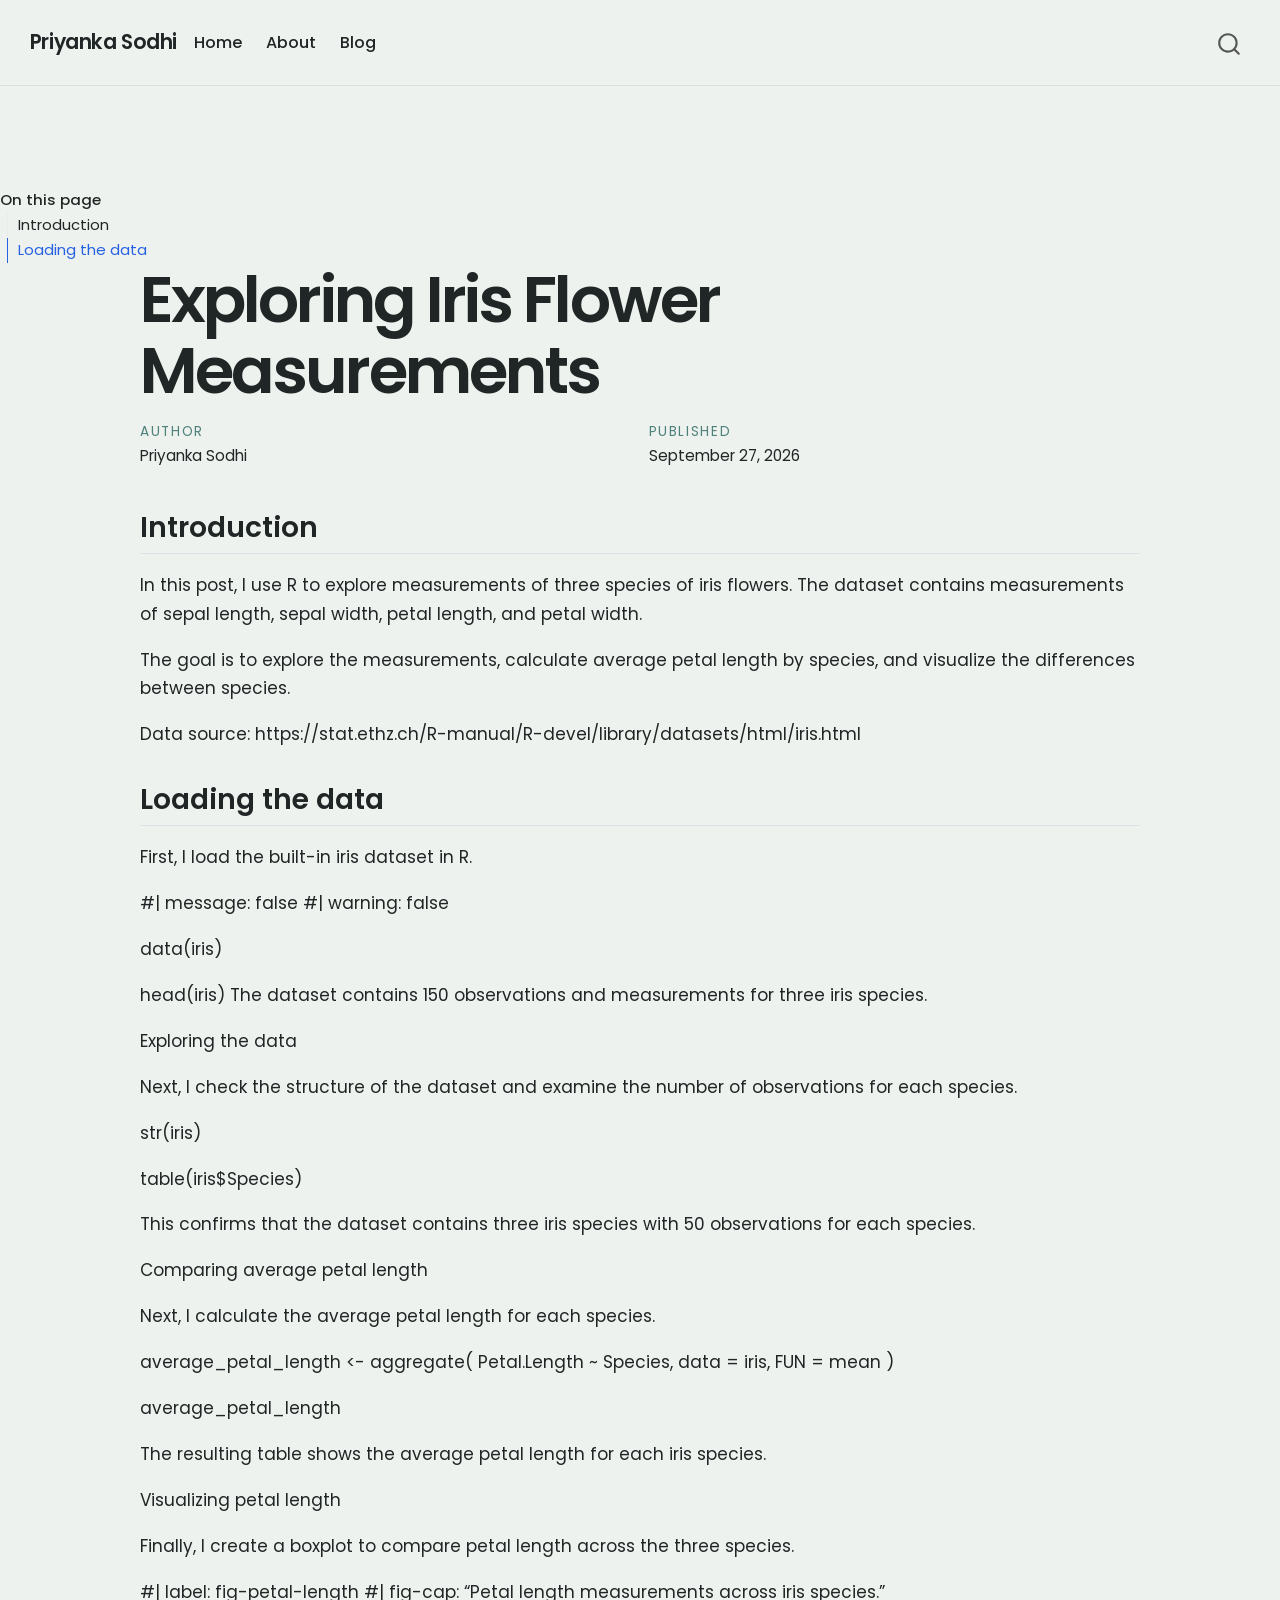
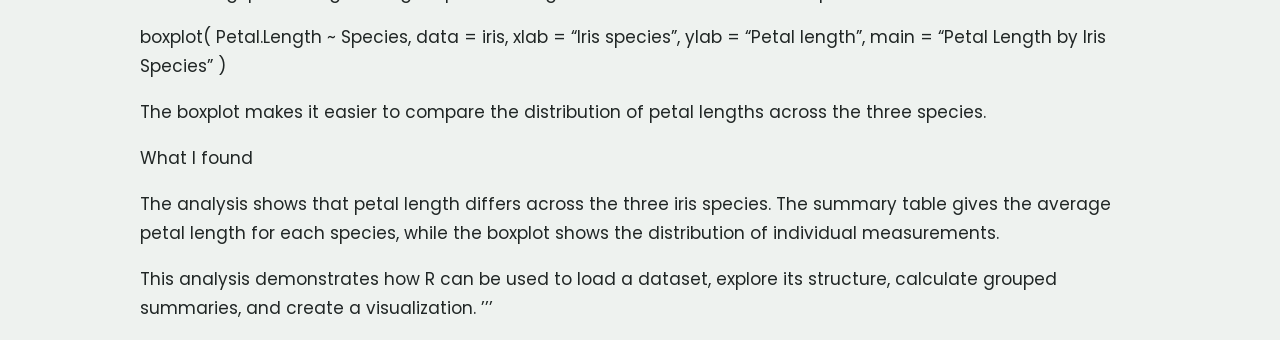
==== docs/posts/r-analysis/index.html @ 847d2367 "add R computational post" ====
<!DOCTYPE html>
<html xmlns="http://www.w3.org/1999/xhtml" lang="en" xml:lang="en"><head>

<meta charset="utf-8">
<meta name="generator" content="quarto-1.10.18">

<meta name="viewport" content="width=device-width, initial-scale=1.0, user-scalable=yes">

<meta name="author" content="Priyanka Sodhi">
<meta name="dcterms.date" content="2026-09-27">

<title>Exploring Iris Flower Measurements – Priyanka Sodhi</title>
<style>
/* Default styles provided by pandoc.
** See https://pandoc.org/MANUAL.html#variables-for-html for config info.
*/
span.smallcaps{font-variant: small-caps;}
div.columns{display: flex; gap: 1.5em;}
div.column{flex: auto;}
@media screen {
div.columns{gap: min(4vw, 1.5em);}
div.column{overflow-x: auto;}
}
div.hanging-indent{margin-left: 1.5em; text-indent: -1.5em;}
ul.task-list{list-style: none;}
ul.task-list li input[type="checkbox"] {
  width: 0.8em;
  margin: 0 0.8em 0.2em -1em; /* quarto-specific, see https://github.com/quarto-dev/quarto-cli/issues/4556 */ 
  vertical-align: middle;
}
</style>


<script src="../../site_libs/quarto-nav/quarto-nav.js"></script>
<script src="../../site_libs/quarto-nav/headroom.min.js"></script>
<script src="../../site_libs/clipboard/clipboard.min.js"></script>
<script src="../../site_libs/quarto-search/autocomplete.umd.js"></script>
<script src="../../site_libs/quarto-search/fuse.min.js"></script>
<script src="../../site_libs/quarto-search/quarto-search.js"></script>
<meta name="quarto:offset" content="../../">
<script src="../../site_libs/quarto-html/quarto.js" type="module"></script>
<script src="../../site_libs/quarto-html/tabsets/tabsets.js" type="module"></script>
<script src="../../site_libs/quarto-html/popper.min.js"></script>
<script src="../../site_libs/quarto-html/tippy.umd.min.js"></script>
<script src="../../site_libs/quarto-html/anchor.min.js"></script>
<link href="../../site_libs/quarto-html/tippy.css" rel="stylesheet">
<link href="../../site_libs/quarto-html/quarto-syntax-highlighting-64a204ab8560d761af7679ceaba22944.css" rel="stylesheet" id="quarto-text-highlighting-styles">
<script src="../../site_libs/bootstrap/bootstrap.min.js"></script>
<link href="../../site_libs/bootstrap/bootstrap-icons.css" rel="stylesheet">
<link href="../../site_libs/bootstrap/bootstrap-445b8638c3d06994fee0907d791121c4.min.css" rel="stylesheet" append-hash="true" id="quarto-bootstrap" data-mode="light">
<script id="quarto-search-options" type="application/json">{
  "location": "navbar",
  "copy-button": false,
  "collapse-after": 3,
  "panel-placement": "end",
  "type": "overlay",
  "limit": 50,
  "keyboard-shortcut": [
    "f",
    "/",
    "s"
  ],
  "show-item-context": false,
  "language": {
    "search-no-results-text": "No results",
    "search-matching-documents-text": "matching documents",
    "search-copy-link-title": "Copy link to search",
    "search-hide-matches-text": "Hide additional matches",
    "search-more-match-text": "more match in this document",
    "search-more-matches-text": "more matches in this document",
    "search-clear-button-title": "Clear",
    "search-text-placeholder": "",
    "search-detached-cancel-button-title": "Cancel",
    "search-submit-button-title": "Submit",
    "search-label": "Search"
  }
}</script>


<link rel="stylesheet" href="../../styles.css">
</head>

<body class="nav-fixed quarto-light">

<div id="quarto-search-results"></div>
  <header id="quarto-header" class="headroom fixed-top">
    <nav class="navbar navbar-expand-lg " data-bs-theme="dark">
      <div class="navbar-container container-fluid">
      <div class="navbar-brand-container mx-auto">
    <a class="navbar-brand" href="../../index.html">
    <span class="navbar-title">Priyanka Sodhi</span>
    </a>
  </div>
            <div id="quarto-search" class="" title="Search"></div>
          <button class="navbar-toggler" type="button" data-bs-toggle="collapse" data-bs-target="#navbarCollapse" aria-controls="navbarCollapse" role="menu" aria-expanded="false" aria-label="Toggle navigation" onclick="if (window.quartoToggleHeadroom) { window.quartoToggleHeadroom(); }">
  <span class="navbar-toggler-icon"></span>
</button>
          <div class="collapse navbar-collapse" id="navbarCollapse">
            <ul class="navbar-nav navbar-nav-scroll me-auto">
  <li class="nav-item">
    <a class="nav-link" href="../../index.html"> 
<span class="menu-text">Home</span></a>
  </li>  
  <li class="nav-item">
    <a class="nav-link" href="../../about.html"> 
<span class="menu-text">About</span></a>
  </li>  
  <li class="nav-item">
    <a class="nav-link" href="../../blog.html"> 
<span class="menu-text">Blog</span></a>
  </li>  
</ul>
          </div> <!-- /navcollapse -->
            <div class="quarto-navbar-tools">
</div>
      </div> <!-- /container-fluid -->
    </nav>
</header>
<!-- content -->
<div id="quarto-content" class="quarto-container page-columns page-rows-contents page-layout-article page-navbar">
<!-- sidebar -->
<!-- margin-sidebar -->
    <div id="quarto-margin-sidebar" class="sidebar margin-sidebar">
        <nav id="TOC" role="doc-toc" class="toc-active">
    <h2 id="toc-title">On this page</h2>
   
  <ul>
  <li><a href="#introduction" id="toc-introduction" class="nav-link active" data-scroll-target="#introduction">Introduction</a></li>
  <li><a href="#loading-the-data" id="toc-loading-the-data" class="nav-link" data-scroll-target="#loading-the-data">Loading the data</a></li>
  </ul>
</nav>
    </div>
<!-- main -->
<main class="content" id="quarto-document-content">

<header id="title-block-header" class="quarto-title-block default">
<div class="quarto-title">
<h1 class="title">Exploring Iris Flower Measurements</h1>
</div>



<div class="quarto-title-meta">

    <div>
    <div class="quarto-title-meta-heading">Author</div>
    <div class="quarto-title-meta-contents">
             <p>Priyanka Sodhi </p>
          </div>
  </div>
    
    <div>
    <div class="quarto-title-meta-heading">Published</div>
    <div class="quarto-title-meta-contents">
      <p class="date">September 27, 2026</p>
    </div>
  </div>
  
    
  </div>
  


</header>


<section id="introduction" class="level2">
<h2 class="anchored" data-anchor-id="introduction">Introduction</h2>
<p>In this post, I use R to explore measurements of three species of iris flowers. The dataset contains measurements of sepal length, sepal width, petal length, and petal width.</p>
<p>The goal is to explore the measurements, calculate average petal length by species, and visualize the differences between species.</p>
<p>Data source: https://stat.ethz.ch/R-manual/R-devel/library/datasets/html/iris.html</p>
</section>
<section id="loading-the-data" class="level2">
<h2 class="anchored" data-anchor-id="loading-the-data">Loading the data</h2>
<p>First, I load the built-in iris dataset in R.</p>
<p>#| message: false #| warning: false</p>
<p>data(iris)</p>
<p>head(iris) The dataset contains 150 observations and measurements for three iris species.</p>
<p>Exploring the data</p>
<p>Next, I check the structure of the dataset and examine the number of observations for each species.</p>
<p>str(iris)</p>
<p>table(iris$Species)</p>
<p>This confirms that the dataset contains three iris species with 50 observations for each species.</p>
<p>Comparing average petal length</p>
<p>Next, I calculate the average petal length for each species.</p>
<p>average_petal_length &lt;- aggregate( Petal.Length ~ Species, data = iris, FUN = mean )</p>
<p>average_petal_length</p>
<p>The resulting table shows the average petal length for each iris species.</p>
<p>Visualizing petal length</p>
<p>Finally, I create a boxplot to compare petal length across the three species.</p>
<p>#| label: fig-petal-length #| fig-cap: “Petal length measurements across iris species.”</p>
<p>boxplot( Petal.Length ~ Species, data = iris, xlab = “Iris species”, ylab = “Petal length”, main = “Petal Length by Iris Species” )</p>
<p>The boxplot makes it easier to compare the distribution of petal lengths across the three species.</p>
<p>What I found</p>
<p>The analysis shows that petal length differs across the three iris species. The summary table gives the average petal length for each species, while the boxplot shows the distribution of individual measurements.</p>
<p>This analysis demonstrates how R can be used to load a dataset, explore its structure, calculate grouped summaries, and create a visualization. ’’’</p>


</section>

</main> <!-- /main -->
<script id="quarto-html-after-body" type="application/javascript">
  window.document.addEventListener("DOMContentLoaded", function (event) {
    const icon = "";
    const anchorJS = new window.AnchorJS();
    anchorJS.options = {
      placement: 'right',
      icon: icon
    };
    anchorJS.add('.anchored');
    const isCodeAnnotation = (el) => {
      for (const clz of el.classList) {
        if (clz.startsWith('code-annotation-')) {                     
          return true;
        }
      }
      return false;
    }
    const onCopySuccess = function(e) {
      // button target
      const button = e.trigger;
      // don't keep focus
      button.blur();
      // flash "checked"
      button.classList.add('code-copy-button-checked');
      var currentTitle = button.getAttribute("title");
      button.setAttribute("title", "Copied!");
      let tooltip;
      if (window.bootstrap) {
        button.setAttribute("data-bs-toggle", "tooltip");
        button.setAttribute("data-bs-placement", "left");
        button.setAttribute("data-bs-title", "Copied!");
        tooltip = new bootstrap.Tooltip(button, 
          { trigger: "manual", 
            customClass: "code-copy-button-tooltip",
            offset: [0, -8]});
        tooltip.show();    
      }
      setTimeout(function() {
        if (tooltip) {
          tooltip.hide();
          button.removeAttribute("data-bs-title");
          button.removeAttribute("data-bs-toggle");
          button.removeAttribute("data-bs-placement");
        }
        button.setAttribute("title", currentTitle);
        button.classList.remove('code-copy-button-checked');
      }, 1000);
      // clear code selection
      e.clearSelection();
    }
    const getTextToCopy = function(trigger) {
      const outerScaffold = trigger.parentElement.cloneNode(true);
      const codeEl = outerScaffold.querySelector('code');
      for (const childEl of codeEl.children) {
        if (isCodeAnnotation(childEl)) {
          childEl.remove();
        }
      }
      return codeEl.innerText;
    }
    const clipboard = new window.ClipboardJS('.code-copy-button:not([data-in-quarto-modal])', {
      text: getTextToCopy
    });
    clipboard.on('success', onCopySuccess);
    if (window.document.getElementById('quarto-embedded-source-code-modal')) {
      const clipboardModal = new window.ClipboardJS('.code-copy-button[data-in-quarto-modal]', {
        text: getTextToCopy,
        container: window.document.getElementById('quarto-embedded-source-code-modal')
      });
      clipboardModal.on('success', onCopySuccess);
    }
      var localhostRegex = new RegExp(/^(?:http|https):\/\/localhost\:?[0-9]*\//);
      var mailtoRegex = new RegExp(/^mailto:/);
        var filterRegex = new RegExp('/' + window.location.host + '/');
      var isInternal = (href) => {
          return filterRegex.test(href) || localhostRegex.test(href) || mailtoRegex.test(href);
      }
      // Inspect non-navigation links and adorn them if external
     var links = window.document.querySelectorAll('a[href]:not(.nav-link):not(.navbar-brand):not(.toc-action):not(.sidebar-link):not(.sidebar-item-toggle):not(.pagination-link):not(.no-external):not([aria-hidden]):not(.dropdown-item):not(.quarto-navigation-tool):not(.about-link)');
      for (var i=0; i<links.length; i++) {
        const link = links[i];
        if (!isInternal(link.href)) {
          // undo the damage that might have been done by quarto-nav.js in the case of
          // links that we want to consider external
          if (link.dataset.originalHref !== undefined) {
            link.href = link.dataset.originalHref;
          }
        }
      }
    function tippyHover(el, contentFn, onTriggerFn, onUntriggerFn) {
      const config = {
        allowHTML: true,
        maxWidth: 500,
        delay: 100,
        arrow: false,
        appendTo: function(el) {
            return el.parentElement;
        },
        interactive: true,
        interactiveBorder: 10,
        theme: 'quarto',
        placement: 'bottom-start',
      };
      if (contentFn) {
        config.content = contentFn;
      }
      if (onTriggerFn) {
        config.onTrigger = onTriggerFn;
      }
      if (onUntriggerFn) {
        config.onUntrigger = onUntriggerFn;
      }
      window.tippy(el, config); 
    }
    const noterefs = window.document.querySelectorAll('a[role="doc-noteref"]');
    for (var i=0; i<noterefs.length; i++) {
      const ref = noterefs[i];
      tippyHover(ref, function() {
        // use id or data attribute instead here
        let href = ref.getAttribute('data-footnote-href') || ref.getAttribute('href');
        try { href = new URL(href).hash; } catch {}
        const id = href.replace(/^#\/?/, "");
        const note = window.document.getElementById(id);
        if (note) {
          return note.innerHTML;
        } else {
          return "";
        }
      });
    }
    const xrefs = window.document.querySelectorAll('a.quarto-xref');
    const processXRef = (id, note) => {
      // Strip column container classes
      const stripColumnClz = (el) => {
        el.classList.remove("page-full", "page-columns");
        if (el.children) {
          for (const child of el.children) {
            stripColumnClz(child);
          }
        }
      }
      stripColumnClz(note)
      if (id === null || id.startsWith('sec-')) {
        // Special case sections, only their first couple elements
        const container = document.createElement("div");
        if (note.children && note.children.length > 2) {
          container.appendChild(note.children[0].cloneNode(true));
          for (let i = 1; i < note.children.length; i++) {
            const child = note.children[i];
            if (child.tagName === "P" && child.innerText === "") {
              continue;
            } else {
              container.appendChild(child.cloneNode(true));
              break;
            }
          }
          if (window.Quarto?.typesetMath) {
            window.Quarto.typesetMath(container);
          }
          return container.innerHTML
        } else {
          if (window.Quarto?.typesetMath) {
            window.Quarto.typesetMath(note);
          }
          return note.innerHTML;
        }
      } else {
        // Remove any anchor links if they are present
        const anchorLink = note.querySelector('a.anchorjs-link');
        if (anchorLink) {
          anchorLink.remove();
        }
        if (window.Quarto?.typesetMath) {
          window.Quarto.typesetMath(note);
        }
        if (note.classList.contains("callout")) {
          return note.outerHTML;
        } else {
          return note.innerHTML;
        }
      }
    }
    for (var i=0; i<xrefs.length; i++) {
      const xref = xrefs[i];
      tippyHover(xref, undefined, function(instance) {
        instance.disable();
        let url = xref.getAttribute('href');
        let hash = undefined; 
        if (url.startsWith('#')) {
          hash = url;
        } else {
          try { hash = new URL(url).hash; } catch {}
        }
        if (hash) {
          const id = hash.replace(/^#\/?/, "");
          const note = window.document.getElementById(id);
          if (note !== null) {
            try {
              const html = processXRef(id, note.cloneNode(true));
              instance.setContent(html);
            } finally {
              instance.enable();
              instance.show();
            }
          } else {
            // See if we can fetch this
            fetch(url.split('#')[0])
            .then(res => res.text())
            .then(html => {
              const parser = new DOMParser();
              const htmlDoc = parser.parseFromString(html, "text/html");
              const note = htmlDoc.getElementById(id);
              if (note !== null) {
                const html = processXRef(id, note);
                instance.setContent(html);
              } 
            }).finally(() => {
              instance.enable();
              instance.show();
            });
          }
        } else {
          // See if we can fetch a full url (with no hash to target)
          // This is a special case and we should probably do some content thinning / targeting
          fetch(url)
          .then(res => res.text())
          .then(html => {
            const parser = new DOMParser();
            const htmlDoc = parser.parseFromString(html, "text/html");
            const note = htmlDoc.querySelector('main.content');
            if (note !== null) {
              // This should only happen for chapter cross references
              // (since there is no id in the URL)
              // remove the first header
              if (note.children.length > 0 && note.children[0].tagName === "HEADER") {
                note.children[0].remove();
              }
              const html = processXRef(null, note);
              instance.setContent(html);
            } 
          }).finally(() => {
            instance.enable();
            instance.show();
          });
        }
      }, function(instance) {
      });
    }
        let selectedAnnoteEl;
        const selectorForAnnotation = ( cell, annotation) => {
          let cellAttr = 'data-code-cell="' + cell + '"';
          let lineAttr = 'data-code-annotation="' +  annotation + '"';
          const selector = 'span[' + cellAttr + '][' + lineAttr + ']';
          return selector;
        }
        const selectCodeLines = (annoteEl) => {
          const doc = window.document;
          const targetCell = annoteEl.getAttribute("data-target-cell");
          const targetAnnotation = annoteEl.getAttribute("data-target-annotation");
          const annoteSpan = window.document.querySelector(selectorForAnnotation(targetCell, targetAnnotation));
          const lines = annoteSpan.getAttribute("data-code-lines").split(",");
          const lineIds = lines.map((line) => {
            return targetCell + "-" + line;
          })
          let top = null;
          let height = null;
          let parent = null;
          if (lineIds.length > 0) {
              //compute the position of the single el (top and bottom and make a div)
              const el = window.document.getElementById(lineIds[0]);
              top = el.offsetTop;
              height = el.offsetHeight;
              parent = el.parentElement.parentElement;
            if (lineIds.length > 1) {
              const lastEl = window.document.getElementById(lineIds[lineIds.length - 1]);
              const bottom = lastEl.offsetTop + lastEl.offsetHeight;
              height = bottom - top;
            }
            if (top !== null && height !== null && parent !== null) {
              // cook up a div (if necessary) and position it 
              let div = window.document.getElementById("code-annotation-line-highlight");
              if (div === null) {
                div = window.document.createElement("div");
                div.setAttribute("id", "code-annotation-line-highlight");
                div.style.position = 'absolute';
                parent.appendChild(div);
              }
              div.style.top = top - 2 + "px";
              div.style.height = height + 4 + "px";
              div.style.left = 0;
              let gutterDiv = window.document.getElementById("code-annotation-line-highlight-gutter");
              if (gutterDiv === null) {
                gutterDiv = window.document.createElement("div");
                gutterDiv.setAttribute("id", "code-annotation-line-highlight-gutter");
                gutterDiv.style.position = 'absolute';
                const codeCell = window.document.getElementById(targetCell);
                const gutter = codeCell.querySelector('.code-annotation-gutter');
                gutter.appendChild(gutterDiv);
              }
              gutterDiv.style.top = top - 2 + "px";
              gutterDiv.style.height = height + 4 + "px";
            }
            selectedAnnoteEl = annoteEl;
          }
        };
        const unselectCodeLines = () => {
          const elementsIds = ["code-annotation-line-highlight", "code-annotation-line-highlight-gutter"];
          elementsIds.forEach((elId) => {
            const div = window.document.getElementById(elId);
            if (div) {
              div.remove();
            }
          });
          selectedAnnoteEl = undefined;
        };
          // Handle positioning of the toggle
      window.addEventListener(
        "resize",
        throttle(() => {
          elRect = undefined;
          if (selectedAnnoteEl) {
            selectCodeLines(selectedAnnoteEl);
          }
        }, 10)
      );
      function throttle(fn, ms) {
      let throttle = false;
      let timer;
        return (...args) => {
          if(!throttle) { // first call gets through
              fn.apply(this, args);
              throttle = true;
          } else { // all the others get throttled
              if(timer) clearTimeout(timer); // cancel #2
              timer = setTimeout(() => {
                fn.apply(this, args);
                timer = throttle = false;
              }, ms);
          }
        };
      }
        // Attach click handler to the DT
        const annoteDls = window.document.querySelectorAll('dt[data-target-cell]');
        for (const annoteDlNode of annoteDls) {
          annoteDlNode.addEventListener('click', (event) => {
            const clickedEl = event.target;
            if (clickedEl !== selectedAnnoteEl) {
              unselectCodeLines();
              const activeEl = window.document.querySelector('dt[data-target-cell].code-annotation-active');
              if (activeEl) {
                activeEl.classList.remove('code-annotation-active');
              }
              selectCodeLines(clickedEl);
              clickedEl.classList.add('code-annotation-active');
            } else {
              // Unselect the line
              unselectCodeLines();
              clickedEl.classList.remove('code-annotation-active');
            }
          });
        }
    const findCites = (el) => {
      const parentEl = el.parentElement;
      if (parentEl) {
        const cites = parentEl.dataset.cites;
        if (cites) {
          return {
            el,
            cites: cites.split(' ')
          };
        } else {
          return findCites(el.parentElement)
        }
      } else {
        return undefined;
      }
    };
    var bibliorefs = window.document.querySelectorAll('a[role="doc-biblioref"]');
    for (var i=0; i<bibliorefs.length; i++) {
      const ref = bibliorefs[i];
      const citeInfo = findCites(ref);
      if (citeInfo) {
        tippyHover(citeInfo.el, function() {
          var popup = window.document.createElement('div');
          citeInfo.cites.forEach(function(cite) {
            var citeDiv = window.document.createElement('div');
            citeDiv.classList.add('hanging-indent');
            citeDiv.classList.add('csl-entry');
            var biblioDiv = window.document.getElementById('ref-' + cite);
            if (biblioDiv) {
              citeDiv.innerHTML = biblioDiv.innerHTML;
            }
            popup.appendChild(citeDiv);
          });
          return popup.innerHTML;
        });
      }
    }
  });
  </script>
</div> <!-- /content -->




</body></html>
---- docs/site_libs/quarto-html/tippy.css ----
.tippy-box[data-animation=fade][data-state=hidden]{opacity:0}[data-tippy-root]{max-width:calc(100vw - 10px)}.tippy-box{position:relative;background-color:#333;color:#fff;border-radius:4px;font-size:14px;line-height:1.4;white-space:normal;outline:0;transition-property:transform,visibility,opacity}.tippy-box[data-placement^=top]>.tippy-arrow{bottom:0}.tippy-box[data-placement^=top]>.tippy-arrow:before{bottom:-7px;left:0;border-width:8px 8px 0;border-top-color:initial;transform-origin:center top}.tippy-box[data-placement^=bottom]>.tippy-arrow{top:0}.tippy-box[data-placement^=bottom]>.tippy-arrow:before{top:-7px;left:0;border-width:0 8px 8px;border-bottom-color:initial;transform-origin:center bottom}.tippy-box[data-placement^=left]>.tippy-arrow{right:0}.tippy-box[data-placement^=left]>.tippy-arrow:before{border-width:8px 0 8px 8px;border-left-color:initial;right:-7px;transform-origin:center left}.tippy-box[data-placement^=right]>.tippy-arrow{left:0}.tippy-box[data-placement^=right]>.tippy-arrow:before{left:-7px;border-width:8px 8px 8px 0;border-right-color:initial;transform-origin:center right}.tippy-box[data-inertia][data-state=visible]{transition-timing-function:cubic-bezier(.54,1.5,.38,1.11)}.tippy-arrow{width:16px;height:16px;color:#333}.tippy-arrow:before{content:"";position:absolute;border-color:transparent;border-style:solid}.tippy-content{position:relative;padding:5px 9px;z-index:1}
---- docs/site_libs/quarto-html/quarto-syntax-highlighting-64a204ab8560d761af7679ceaba22944.css ----
/* quarto syntax highlight colors */
:root {
  --quarto-hl-ot-color: #003B4F;
  --quarto-hl-at-color: #657422;
  --quarto-hl-ss-color: #20794D;
  --quarto-hl-an-color: #5E5E5E;
  --quarto-hl-fu-color: #4758AB;
  --quarto-hl-st-color: #20794D;
  --quarto-hl-cf-color: #003B4F;
  --quarto-hl-op-color: #5E5E5E;
  --quarto-hl-er-color: #AD0000;
  --quarto-hl-bn-color: #AD0000;
  --quarto-hl-al-color: #AD0000;
  --quarto-hl-va-color: #111111;
  --quarto-hl-bu-color: inherit;
  --quarto-hl-ex-color: inherit;
  --quarto-hl-pp-color: #AD0000;
  --quarto-hl-in-color: #5E5E5E;
  --quarto-hl-vs-color: #20794D;
  --quarto-hl-wa-color: #5E5E5E;
  --quarto-hl-do-color: #5E5E5E;
  --quarto-hl-im-color: #00769E;
  --quarto-hl-ch-color: #20794D;
  --quarto-hl-dt-color: #AD0000;
  --quarto-hl-fl-color: #AD0000;
  --quarto-hl-co-color: #5E5E5E;
  --quarto-hl-cv-color: #5E5E5E;
  --quarto-hl-cn-color: #8f5902;
  --quarto-hl-sc-color: #5E5E5E;
  --quarto-hl-dv-color: #AD0000;
  --quarto-hl-kw-color: #003B4F;
}

/* other quarto variables */
:root {
  --quarto-font-monospace: SFMono-Regular, Menlo, Monaco, Consolas, "Liberation Mono", "Courier New", monospace;
}

/* syntax highlight based on Pandoc's rules */
pre > code.sourceCode > span {
  color: #003B4F;
}

code.sourceCode > span {
  color: #003B4F;
}

div.sourceCode,
div.sourceCode pre.sourceCode {
  color: #003B4F;
}

/* Normal */
code span {
  color: #003B4F;
}

/* Alert */
code span.al {
  color: #AD0000;
  font-style: inherit;
}

/* Annotation */
code span.an {
  color: #5E5E5E;
  font-style: inherit;
}

/* Attribute */
code span.at {
  color: #657422;
  font-style: inherit;
}

/* BaseN */
code span.bn {
  color: #AD0000;
  font-style: inherit;
}

/* BuiltIn */
code span.bu {
  font-style: inherit;
}

/* ControlFlow */
code span.cf {
  color: #003B4F;
  font-weight: bold;
  font-style: inherit;
}

/* Char */
code span.ch {
  color: #20794D;
  font-style: inherit;
}

/* Constant */
code span.cn {
  color: #8f5902;
  font-style: inherit;
}

/* Comment */
code span.co {
  color: #5E5E5E;
  font-style: inherit;
}

/* CommentVar */
code span.cv {
  color: #5E5E5E;
  font-style: italic;
}

/* Documentation */
code span.do {
  color: #5E5E5E;
  font-style: italic;
}

/* DataType */
code span.dt {
  color: #AD0000;
  font-style: inherit;
}

/* DecVal */
code span.dv {
  color: #AD0000;
  font-style: inherit;
}

/* Error */
code span.er {
  color: #AD0000;
  font-style: inherit;
}

/* Extension */
code span.ex {
  font-style: inherit;
}

/* Float */
code span.fl {
  color: #AD0000;
  font-style: inherit;
}

/* Function */
code span.fu {
  color: #4758AB;
  font-style: inherit;
}

/* Import */
code span.im {
  color: #00769E;
  font-style: inherit;
}

/* Information */
code span.in {
  color: #5E5E5E;
  font-style: inherit;
}

/* Keyword */
code span.kw {
  color: #003B4F;
  font-weight: bold;
  font-style: inherit;
}

/* Operator */
code span.op {
  color: #5E5E5E;
  font-style: inherit;
}

/* Other */
code span.ot {
  color: #003B4F;
  font-style: inherit;
}

/* Preprocessor */
code span.pp {
  color: #AD0000;
  font-style: inherit;
}

/* SpecialChar */
code span.sc {
  color: #5E5E5E;
  font-style: inherit;
}

/* SpecialString */
code span.ss {
  color: #20794D;
  font-style: inherit;
}

/* String */
code span.st {
  color: #20794D;
  font-style: inherit;
}

/* Variable */
code span.va {
  color: #111111;
  font-style: inherit;
}

/* VerbatimString */
code span.vs {
  color: #20794D;
  font-style: inherit;
}

/* Warning */
code span.wa {
  color: #5E5E5E;
  font-style: italic;
}

.prevent-inlining {
  content: "</";
}

/*# sourceMappingURL=9d8d5bb603a83b8298b89080a598c93b.css.map */
---- docs/styles.css ----
@import url('https://fonts.googleapis.com/css2?family=Poppins:wght@400;500;600;700&display=swap');

:root {
  --background: #eef2ef;
  --text: #202625;
  --muted: #66736f;
  --accent: #28665f;
  --line: #d8dfdc;
}

html {
  scroll-behavior: smooth;
  overflow-x: hidden;
}

body {
  margin: 0;
  padding: 0;

  background: var(--background);
  color: var(--text);

  font-family: "Poppins", sans-serif;
  line-height: 1.7;

  overflow-x: hidden;
}


/* ========================================
   NAVIGATION BAR
   ======================================== */

.navbar {
  width: 100%;

  background: var(--background) !important;

  border-bottom: 1px solid var(--line) !important;

  padding: 20px 5vw;
}

.navbar-brand {
  color: var(--text) !important;

  font-size: 1.2rem;
  font-weight: 600;

  letter-spacing: -0.02em;
}

.navbar-nav {
  gap: 24px;
}

.navbar-nav .nav-link {
  color: var(--text) !important;

  font-size: 0.95rem;
  font-weight: 500;

  padding: 5px 0 !important;
}

.navbar-nav .nav-link:hover {
  color: var(--accent) !important;
}


/* ========================================
   QUARTO PAGE ALIGNMENT
   ======================================== */

.page-columns {
  display: block !important;

  width: 100% !important;
  max-width: none !important;

  margin: 0 !important;
  padding: 0 !important;
}

.page-layout-article .page-columns {
  display: block !important;

  width: 100% !important;
  max-width: none !important;

  margin: 0 !important;
  padding: 0 !important;
}


/* ========================================
   QUARTO CONTENT
   ======================================== */

#quarto-content {
  width: 100% !important;
  max-width: none !important;

  margin: 0 !important;
  padding: 0 !important;
}

main.content {
  width: 100% !important;
  max-width: none !important;

  margin: 0 auto !important;
  padding: 0 !important;
}

.page-layout-article main {
  margin-left: auto !important;
  margin-right: auto !important;
}


/* ========================================
   HOME PAGE HERO
   ======================================== */

.hero {
  width: 1200px;
  max-width: 90vw;

  min-height: 620px;

  margin: 65px auto 70px;

  display: grid;

  grid-template-columns:
    700px
    360px;

  column-gap: 60px;

  align-items: center;

  justify-content: center;
}


/* ========================================
   HERO TEXT
   ======================================== */

.hero-text {
  width: 700px;

  max-width: 100%;
}


/* ========================================
   NAME
   ======================================== */

.eyebrow {
  margin: 0 0 5px 0;

  color: var(--accent);

  font-size: 1rem;

  font-weight: 600;

  letter-spacing: 0.16em;
}


/* ========================================
   UNIVERSITY SUBTITLE
   ======================================== */

.subtitle {
  margin: -10px 0 25px 0;

  color: var(--accent);

  font-size: 1rem;

  font-style: italic;

  font-weight: 600;
}


/* ========================================
   MAIN HEADING
   ======================================== */

.hero h1 {
  margin: 0 0 28px 0;

  color: var(--text);

  font-size: 5rem;

  line-height: 1.04;

  font-weight: 600;

  letter-spacing: -0.055em;
}


/* ========================================
   INTRODUCTION
   ======================================== */

.intro {
  width: 100%;

  max-width: 670px;

  margin: 0;

  color: var(--muted);

  font-size: 1rem;

  line-height: 1.8;
}


/* ========================================
   HOME PAGE BUTTONS
   ======================================== */

.home-buttons {
  display: flex;

  gap: 15px;

  margin-top: 30px;
}

.home-button {
  display: inline-block;

  padding: 10px 22px;

  border: 1px solid var(--accent);

  border-radius: 6px;

  color: var(--accent);

  text-decoration: none;

  font-size: 0.9rem;

  font-weight: 600;

  transition: all 0.2s ease;
}

.home-button:hover {
  background: var(--accent);

  color: white;
}


/* ========================================
   PHOTO AREA
   ======================================== */

.hero-photo {
  position: relative;

  width: 360px;
  height: 460px;

  margin: 0;

  display: flex;

  align-items: center;

  justify-content: center;
}


/* ========================================
   HOME PROFILE PHOTO
   ======================================== */

.photo-frame {
  position: relative;

  z-index: 5;

  width: 295px;
  height: 320px;

  background: white;

  padding: 10px;

  box-sizing: border-box;

  overflow: hidden;

  border-radius:
    32% 38% 28% 34%
    /
    12% 16% 24% 18%;

  transform: rotate(-3deg);

  box-shadow:
    0 25px 45px rgba(40, 70, 65, 0.16),
    0 8px 20px rgba(40, 70, 65, 0.10);
}


/* ========================================
   HOME PROFILE PHOTO IMAGE
   ======================================== */

.photo-frame img {
  width: 100%;
  height: 100%;

  max-width: none;
  max-height: none;

  margin: 0;
  padding: 0;

  display: block;

  object-fit: cover;

  object-position: center;

  border-radius:
    32% 38% 28% 34%
    /
    12% 16% 24% 18%;

  transform: rotate(-3deg);
}


/* ========================================
   LARGE SAGE CIRCLE
   ======================================== */

.photo-circle {
  position: absolute;

  z-index: 1;

  width: 155px;
  height: 155px;

  top: 18px;
  left: 5px;

  border-radius: 50%;

  background: #d1ddd8;
}


/* ========================================
   TEAL OUTLINE CIRCLE
   ======================================== */

.photo-circle::after {
  content: "";

  position: absolute;

  width: 175px;
  height: 175px;

  top: 65px;
  left: -48px;

  border: 3px solid var(--accent);

  border-radius: 50%;

  opacity: 0.6;
}


/* ========================================
   ORGANIC SHAPE
   ======================================== */

.photo-blob {
  position: absolute;

  z-index: 1;

  width: 105px;
  height: 100px;

  right: 3px;
  top: 125px;

  background: #d4dfdb;

  border-radius:
    60% 40% 55% 45%
    /
    45% 55% 45% 55%;

  transform: rotate(2deg);
}


/* ========================================
   SMALL ACCENT CIRCLE
   ======================================== */

.photo-circle-small {
  position: absolute;

  z-index: 2;

  width: 38px;
  height: 38px;

  right: 0;
  bottom: 35px;

  border-radius: 50%;

  background: #9ab8b1;
}


/* ========================================
   DIVIDERS
   ======================================== */

hr {
  width: 1200px;
  max-width: 90vw;

  margin: 0 auto;

  border: 0;

  border-top: 1px solid var(--line);

  opacity: 1;
}


/* ========================================
   CONTENT SECTIONS
   ======================================== */

.content-section {
  width: 1200px;
  max-width: 90vw;

  margin: 0 auto;

  padding: 80px 0;

  display: grid;

  grid-template-columns: 1fr 1fr;

  column-gap: 100px;

  align-items: start;
}


/* ========================================
   SECTION LABEL
   ======================================== */

.section-label {
  margin: 0 0 18px 0;

  color: var(--accent);

  font-size: 0.75rem;

  font-weight: 600;

  letter-spacing: 0.16em;
}


/* ========================================
   SECTION HEADING
   ======================================== */

.content-section h2 {
  margin: 0;

  color: var(--text);

  font-size: 2.7rem;

  line-height: 1.2;

  font-weight: 600;

  letter-spacing: -0.035em;
}


/* ========================================
   SECTION TEXT
   ======================================== */

.section-text {
  padding-top: 32px;
}

.section-text p {
  max-width: 500px;

  margin: 0;

  color: var(--muted);

  font-size: 1rem;

  line-height: 1.85;
}


/* ========================================
   BLOG SECTION
   ======================================== */

.blog-section {
  padding-bottom: 110px;
}

.blog-link {
  margin-top: 25px !important;
}

.blog-link a {
  color: var(--accent);

  font-weight: 600;

  text-decoration: none;

  border-bottom: 1px solid var(--accent);

  padding-bottom: 3px;
}

.blog-link a:hover {
  opacity: 0.7;
}


/* ========================================
   TABLET
   ======================================== */

@media (max-width: 1150px) {

  .hero {
    width: 90vw;

    grid-template-columns:
      minmax(0, 1fr)
      320px;

    column-gap: 35px;
  }

  .hero h1 {
    font-size: 4rem;
  }

  .hero-photo {
    width: 320px;
  }

  .photo-frame {
    width: 260px;
    height: 320px;
  }

}


/* ========================================
   MOBILE
   ======================================== */

@media (max-width: 800px) {

  .navbar {
    padding: 18px 5vw;
  }

  .hero {
    width: 88vw;

    min-height: auto;

    margin: 55px auto 65px;

    display: flex;

    flex-direction: column;

    align-items: center;

    gap: 45px;
  }

  .hero-text {
    width: 100%;

    text-align: left;
  }

  .hero h1 {
    font-size: clamp(3rem, 10vw, 5rem);
  }

  .intro {
    max-width: 680px;
  }

  .home-buttons {
    margin-top: 25px;
  }

  .hero-photo {
    width: 360px;

    margin: 0 auto;
  }

  .content-section {
    width: 88vw;

    grid-template-columns: 1fr;

    row-gap: 25px;

    padding: 65px 0;
  }

  .section-text {
    padding-top: 0;
  }

}


/* ========================================
   SMALL MOBILE
   ======================================== */

@media (max-width: 550px) {

  .hero {
    width: 88vw;
  }

  .hero h1 {
    font-size: 3rem;
  }

  .intro {
    font-size: 0.95rem;
  }

  .hero-photo {
    width: 330px;
    height: 400px;
  }

  .photo-frame {
    width: 255px;
    height: 330px;
  }

  .content-section {
    width: 88vw;
  }

  .content-section h2 {
    font-size: 2rem;
  }

}


/* ========================================
   ABOUT PAGE
   ======================================== */

.about-page {
  width: min(900px, 88vw);

  margin: 90px auto 120px;
}

.about-page .eyebrow {
  margin-bottom: 25px;
}

.about-page h1 {
  margin: 0 0 30px 0;

  font-size: 4.5rem;

  line-height: 1.05;

  font-weight: 600;

  letter-spacing: -0.055em;
}

.about-intro {
  max-width: 750px;

  margin: 0 0 30px 0;

  color: var(--muted);

  font-size: 1.05rem;

  line-height: 1.85;
}

.about-page hr {
  width: 100%;

  margin: 0;
}

.about-section {
  padding: 45px 0;
}

.about-section .section-label {
  margin-bottom: 15px;
}

.about-section h2 {
  margin: 0 0 25px 0;

  color: var(--text);

  font-size: 2.2rem;

  line-height: 1.2;

  font-weight: 600;

  letter-spacing: -0.035em;
}

.about-section p:not(.section-label) {
  max-width: 750px;

  margin: 0;

  color: var(--muted);

  font-size: 1rem;

  line-height: 1.85;
}


/* ========================================
   ABOUT PAGE MOBILE
   ======================================== */

@media (max-width: 800px) {

  .about-page {
    width: 88vw;

    margin: 60px auto 80px;
  }

  .about-page h1 {
    font-size: 3.2rem;
  }

  .about-intro {
    font-size: 0.95rem;
  }

  .about-section {
    padding: 50px 0;
  }

  .about-section h2 {
    font-size: 1.9rem;
  }

}


/* ========================================
   BLOG LISTING PAGE
   ======================================== */

body:has(.quarto-listing) {
  background: var(--background);
}

.quarto-listing-container {
  width: 100% !important;

  max-width: none !important;

  margin: 0 !important;

  padding: 0 !important;
}

.quarto-listing {
  width: min(900px, 88vw) !important;

  max-width: 900px !important;

  margin: 80px auto 120px !important;
}


/* Blog page title */

.quarto-listing-container > h1,
.quarto-listing-container h1.title {
  width: min(900px, 88vw) !important;

  max-width: 900px !important;

  margin: 80px auto 55px !important;

  padding: 0 !important;

  color: var(--text);

  font-size: 4.5rem;

  line-height: 1.05;

  font-weight: 600;

  letter-spacing: -0.055em;
}


/* Blog post listing */

.quarto-listing .quarto-post {
  width: 100% !important;

  padding: 30px 0;

  border-top: 1px solid var(--line);
}

.quarto-listing .quarto-post:last-child {
  border-bottom: 1px solid var(--line);
}


/* Listing post title */

.quarto-listing .listing-title {
  color: var(--text);

  font-size: 1.8rem;

  font-weight: 600;

  line-height: 1.3;

  text-decoration: none;
}

.quarto-listing .listing-title:hover {
  color: var(--accent);
}


/* Listing description */

.quarto-listing .listing-description {
  color: var(--muted);

  font-size: 1rem;

  line-height: 1.8;

  margin-top: 10px;
}


/* Listing date */

.quarto-listing .listing-date {
  color: var(--accent);

  font-size: 0.8rem;

  font-weight: 600;

  margin-top: 12px;
}


/* ========================================
   INDIVIDUAL BLOG POST
   ======================================== */

.page-layout-article .quarto-title-block {
  width: min(1000px, 88vw) !important;

  max-width: 1000px !important;

  margin: 70px auto 40px !important;

  padding: 0 !important;
}


/* Individual post title */

.page-layout-article .quarto-title-block h1.title {
  color: var(--text);

  font-size: 3.8rem;

  line-height: 1.1;

  font-weight: 600;

  letter-spacing: -0.045em;

  margin: 0 0 35px 0;
}


/* Author and published date */

.page-layout-article .quarto-title-meta {
  width: 100% !important;

  display: flex;

  gap: 100px;

  margin: 0 !important;

  padding: 0 !important;
}


/* Metadata labels */

.page-layout-article .quarto-title-meta-heading {
  color: var(--accent);

  font-size: 0.75rem;

  font-weight: 600;

  letter-spacing: 0.12em;
}


/* Metadata text */

.page-layout-article .quarto-title-meta-contents {
  color: var(--text);

  font-size: 0.95rem;
}


/* Individual post content */

.page-layout-article main.content {
  width: min(1000px, 88vw) !important;

  max-width: 1000px !important;

  margin: 0 auto !important;

  padding: 0 !important;
}


/* Post paragraphs */

.page-layout-article main.content > p {
  max-width: 1000px;

  margin: 0 0 28px 0;

  color: var(--text);

  font-size: 1.05rem;

  line-height: 1.85;
}


/* ========================================
   BLOG POST IMAGE
   ======================================== */

.page-layout-article main.content figure {
  width: 70% !important;

  max-width: 650px !important;

  margin: 45px 0 25px 0 !important;
}

.page-layout-article main.content figure img {
  display: block !important;

  width: 100% !important;

  height: auto !important;

  max-width: 100% !important;

  margin: 0 !important;

  padding: 0 !important;

  opacity: 1 !important;

  visibility: visible !important;

  border-radius: 8px;
}


/* Image caption */

.page-layout-article main.content .figure-caption {
  max-width: 650px;

  margin: 10px 0 50px 0;

  color: var(--muted);

  font-size: 0.85rem;

  text-align: left;
}


/* ========================================
   BLOG MOBILE
   ======================================== */

@media (max-width: 800px) {

  .quarto-listing {
    width: 88vw !important;

    margin: 60px auto 80px !important;
  }

  .quarto-listing-container > h1,
  .quarto-listing-container h1.title {
    width: 88vw !important;

    margin: 60px auto 40px !important;

    font-size: 3.2rem;
  }

  .quarto-listing .listing-title {
    font-size: 1.5rem;
  }


  /* Individual post */

  .page-layout-article .quarto-title-block {
    width: 88vw !important;

    max-width: none !important;

    margin: 55px auto 35px !important;
  }

  .page-layout-article .quarto-title-block h1.title {
    font-size: 2.8rem;

    margin-bottom: 30px;
  }

  .page-layout-article .quarto-title-meta {
    display: flex;

    flex-direction: column;

    gap: 15px;
  }

  .page-layout-article main.content {
    width: 88vw !important;

    max-width: none !important;
  }

  .page-layout-article main.content > p {
    font-size: 0.95rem;

    line-height: 1.8;
  }

  .page-layout-article main.content figure {
    width: 100% !important;

    max-width: 100% !important;

    margin: 40px 0 20px 0 !important;
  }

  .page-layout-article main.content figure img {
    width: 100% !important;

    max-width: 100% !important;
  }

}
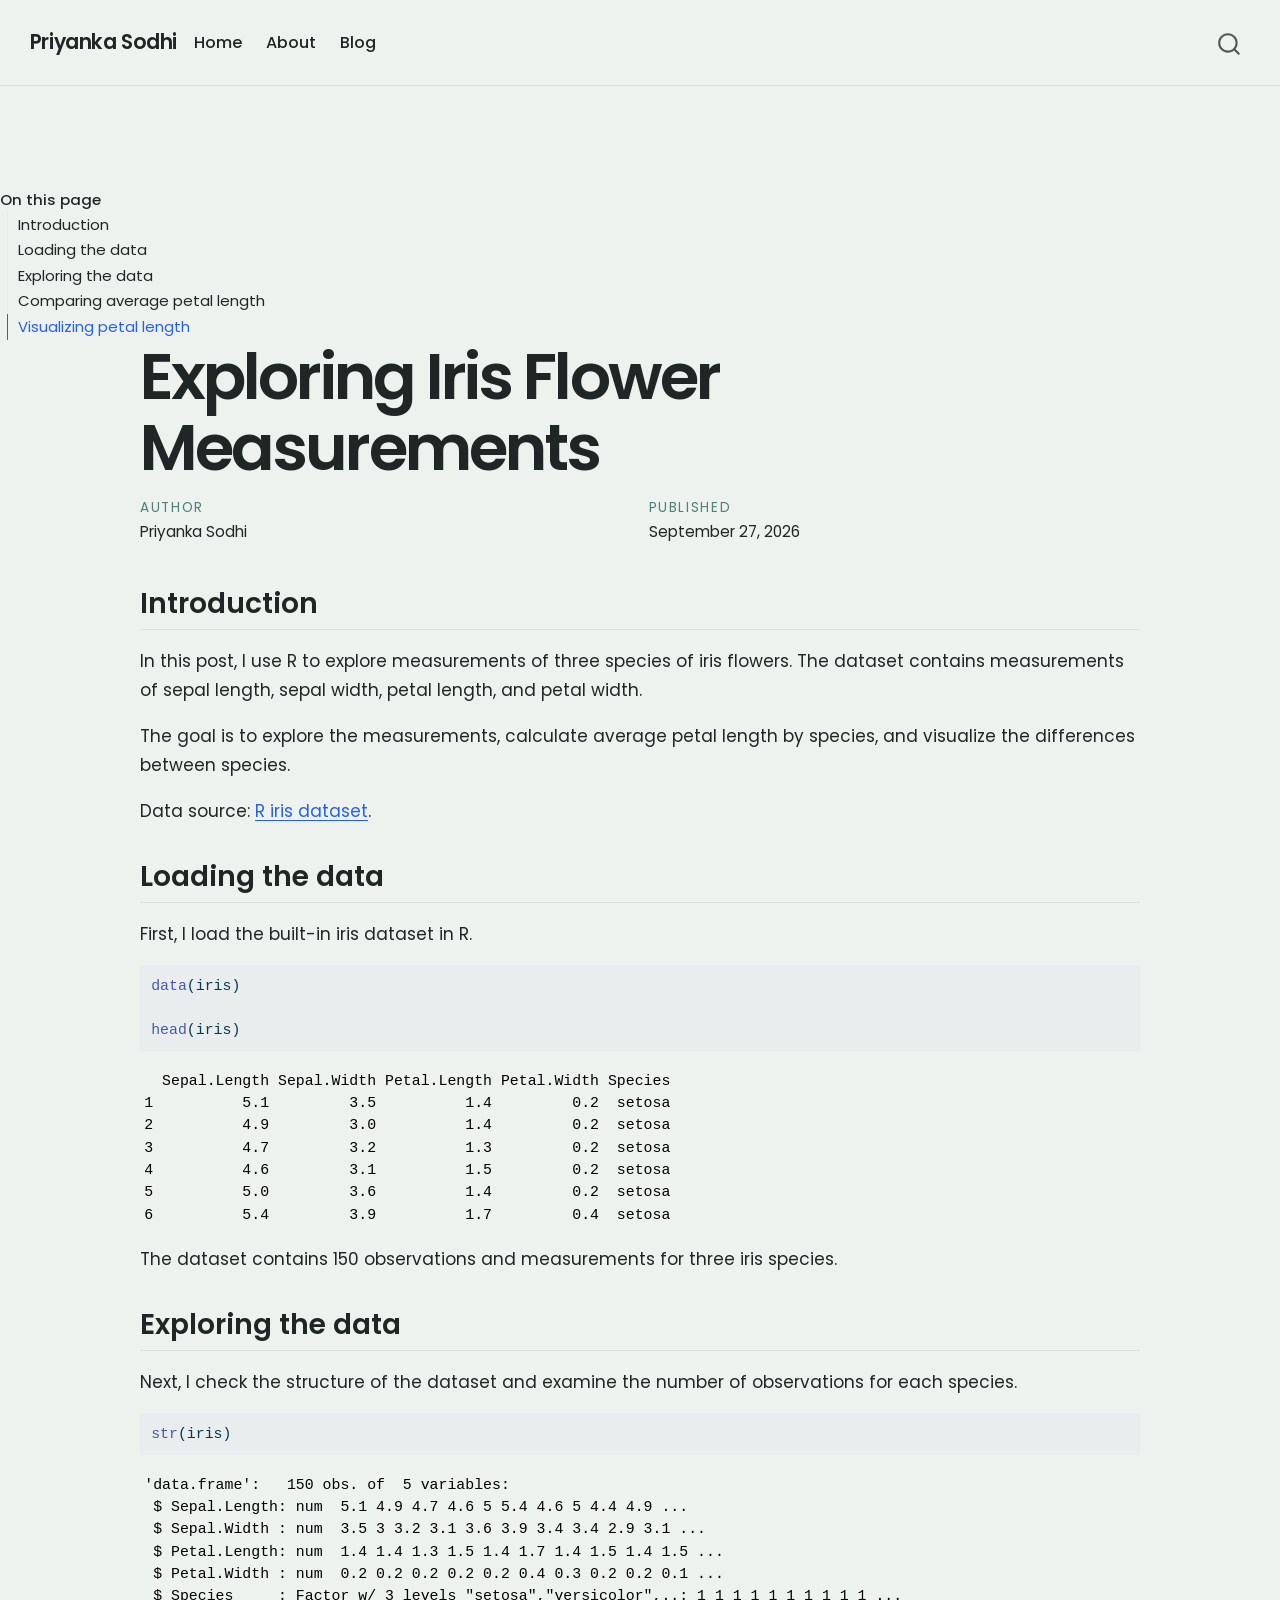
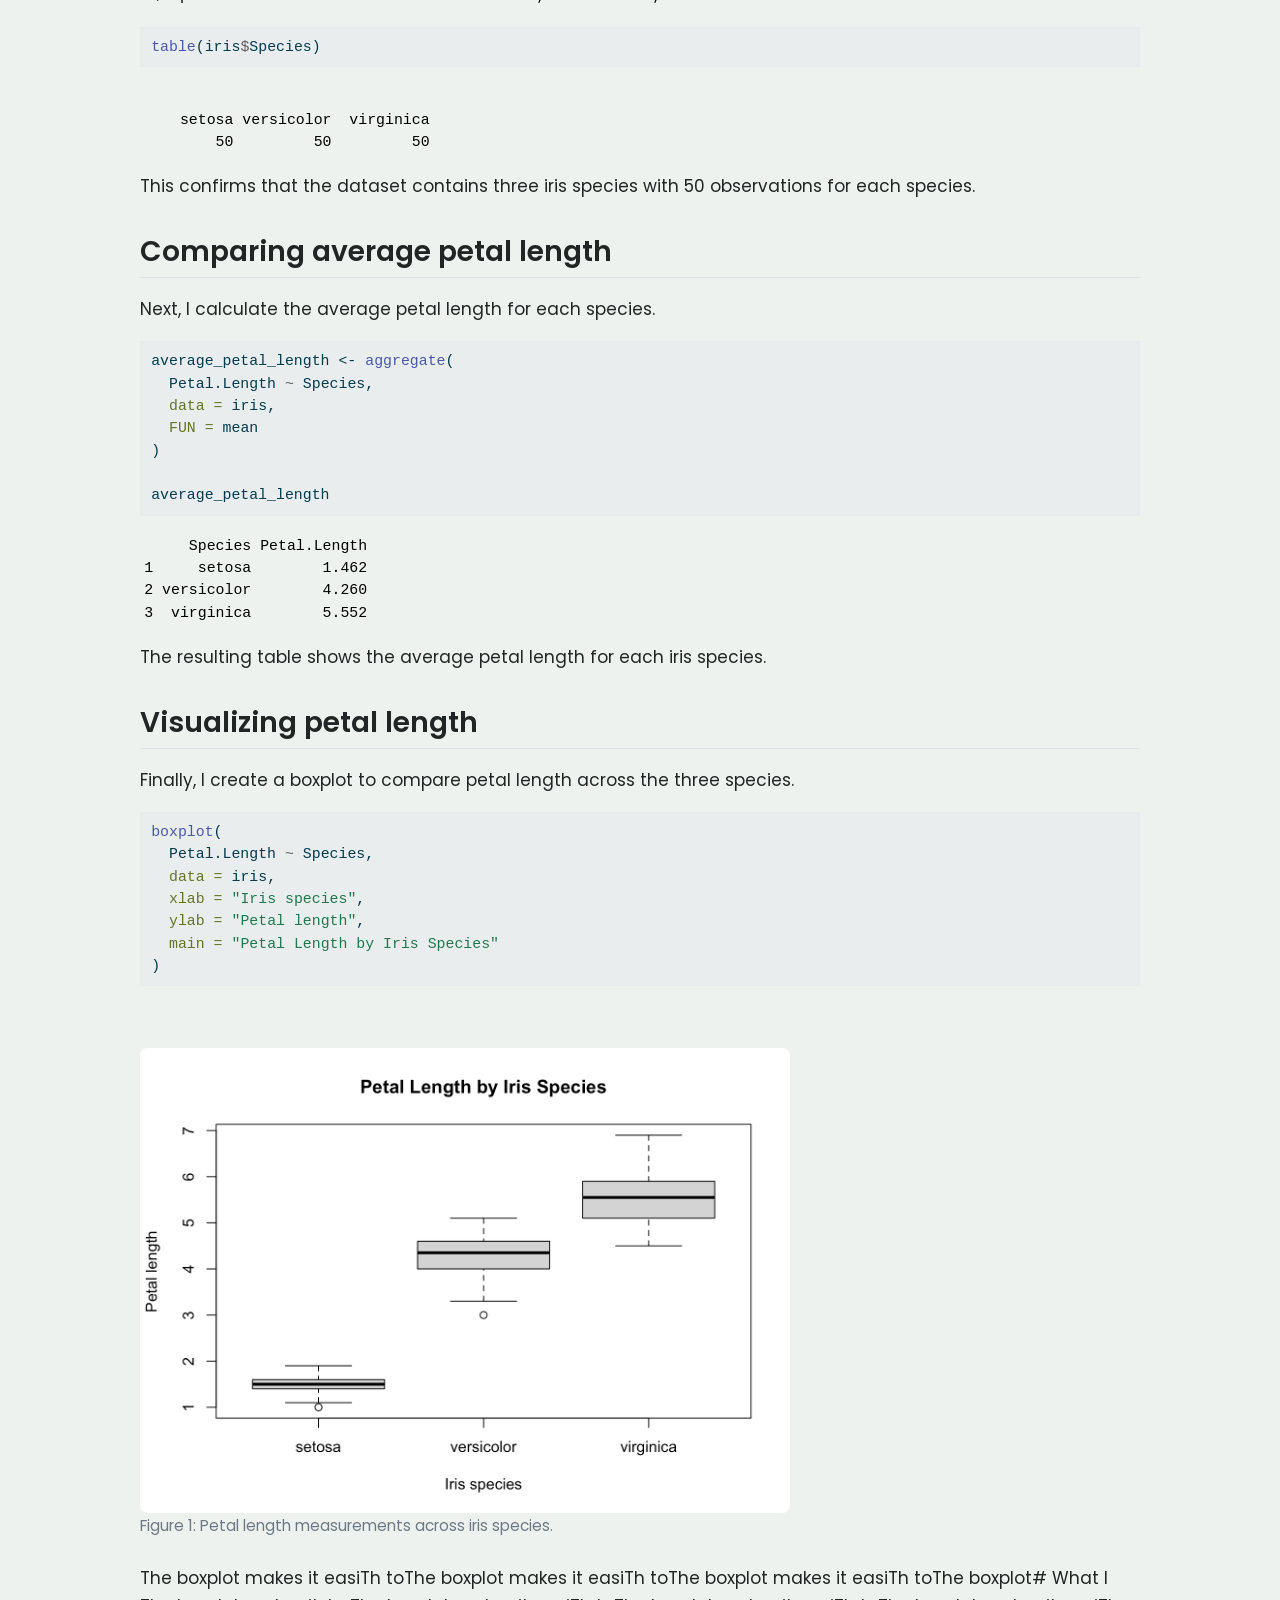
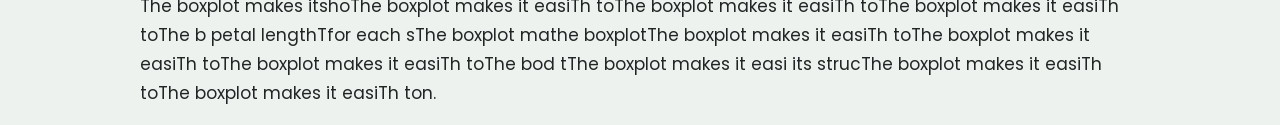
==== commit bddb2e98: "fix R computational post and environment" ====
--- a/docs/posts/r-analysis/index.html
+++ b/docs/posts/r-analysis/index.html
@@ -27,6 +27,41 @@
   width: 0.8em;
   margin: 0 0.8em 0.2em -1em; /* quarto-specific, see https://github.com/quarto-dev/quarto-cli/issues/4556 */ 
   vertical-align: middle;
+}
+/* CSS for syntax highlighting */
+html { -webkit-text-size-adjust: 100%; }
+pre > code.sourceCode { white-space: pre; position: relative; }
+pre > code.sourceCode > span { display: inline-block; line-height: 1.25; }
+pre > code.sourceCode > span:empty { height: 1.2em; }
+.sourceCode { overflow: visible; }
+code.sourceCode > span { color: inherit; text-decoration: inherit; }
+div.sourceCode { margin: 1em 0; }
+pre.sourceCode { margin: 0; }
+@media screen {
+div.sourceCode { overflow: auto; }
+}
+@media print {
+pre > code.sourceCode { white-space: pre-wrap; }
+pre > code.sourceCode > span { text-indent: -5em; padding-left: 5em; }
+}
+pre.numberSource code
+  { counter-reset: source-line 0; }
+pre.numberSource code > span
+  { position: relative; left: -4em; counter-increment: source-line; }
+pre.numberSource code > span > a:first-child::before
+  { content: counter(source-line);
+    position: relative; left: -1em; text-align: right; vertical-align: baseline;
+    border: none; display: inline-block;
+    -webkit-touch-callout: none; -webkit-user-select: none;
+    -khtml-user-select: none; -moz-user-select: none;
+    -ms-user-select: none; user-select: none;
+    padding: 0 4px; width: 4em;
+  }
+pre.numberSource { margin-left: 3em;  padding-left: 4px; }
+div.sourceCode
+  {   }
+@media screen {
+pre > code.sourceCode > span > a:first-child::before { text-decoration: underline; }
 }
 </style>
 
@@ -127,6 +162,9 @@
   <ul>
   <li><a href="#introduction" id="toc-introduction" class="nav-link active" data-scroll-target="#introduction">Introduction</a></li>
   <li><a href="#loading-the-data" id="toc-loading-the-data" class="nav-link" data-scroll-target="#loading-the-data">Loading the data</a></li>
+  <li><a href="#exploring-the-data" id="toc-exploring-the-data" class="nav-link" data-scroll-target="#exploring-the-data">Exploring the data</a></li>
+  <li><a href="#comparing-average-petal-length" id="toc-comparing-average-petal-length" class="nav-link" data-scroll-target="#comparing-average-petal-length">Comparing average petal length</a></li>
+  <li><a href="#visualizing-petal-length" id="toc-visualizing-petal-length" class="nav-link" data-scroll-target="#visualizing-petal-length">Visualizing petal length</a></li>
   </ul>
 </nav>
     </div>
@@ -168,32 +206,94 @@
 <h2 class="anchored" data-anchor-id="introduction">Introduction</h2>
 <p>In this post, I use R to explore measurements of three species of iris flowers. The dataset contains measurements of sepal length, sepal width, petal length, and petal width.</p>
 <p>The goal is to explore the measurements, calculate average petal length by species, and visualize the differences between species.</p>
-<p>Data source: https://stat.ethz.ch/R-manual/R-devel/library/datasets/html/iris.html</p>
+<p>Data source: <a href="https://stat.ethz.ch/R-manual/R-devel/library/datasets/html/iris.html">R iris dataset</a>.</p>
 </section>
 <section id="loading-the-data" class="level2">
 <h2 class="anchored" data-anchor-id="loading-the-data">Loading the data</h2>
 <p>First, I load the built-in iris dataset in R.</p>
-<p>#| message: false #| warning: false</p>
-<p>data(iris)</p>
-<p>head(iris) The dataset contains 150 observations and measurements for three iris species.</p>
-<p>Exploring the data</p>
+<div class="cell">
+<div class="code-copy-outer-scaffold"><div class="sourceCode cell-code" id="cb1"><pre class="sourceCode r code-with-copy"><code class="sourceCode r"><span id="cb1-1"><a href="#cb1-1" aria-hidden="true" tabindex="-1"></a><span class="fu">data</span>(iris)</span>
+<span id="cb1-2"><a href="#cb1-2" aria-hidden="true" tabindex="-1"></a></span>
+<span id="cb1-3"><a href="#cb1-3" aria-hidden="true" tabindex="-1"></a><span class="fu">head</span>(iris)</span></code></pre></div><button title="Copy to Clipboard" class="code-copy-button"><i class="bi"></i></button></div>
+<div class="cell-output cell-output-stdout">
+<pre><code>  Sepal.Length Sepal.Width Petal.Length Petal.Width Species
+1          5.1         3.5          1.4         0.2  setosa
+2          4.9         3.0          1.4         0.2  setosa
+3          4.7         3.2          1.3         0.2  setosa
+4          4.6         3.1          1.5         0.2  setosa
+5          5.0         3.6          1.4         0.2  setosa
+6          5.4         3.9          1.7         0.4  setosa</code></pre>
+</div>
+</div>
+<p>The dataset contains 150 observations and measurements for three iris species.</p>
+</section>
+<section id="exploring-the-data" class="level2">
+<h2 class="anchored" data-anchor-id="exploring-the-data">Exploring the data</h2>
 <p>Next, I check the structure of the dataset and examine the number of observations for each species.</p>
-<p>str(iris)</p>
-<p>table(iris$Species)</p>
+<div class="cell">
+<div class="code-copy-outer-scaffold"><div class="sourceCode cell-code" id="cb3"><pre class="sourceCode r code-with-copy"><code class="sourceCode r"><span id="cb3-1"><a href="#cb3-1" aria-hidden="true" tabindex="-1"></a><span class="fu">str</span>(iris)</span></code></pre></div><button title="Copy to Clipboard" class="code-copy-button"><i class="bi"></i></button></div>
+<div class="cell-output cell-output-stdout">
+<pre><code>'data.frame':   150 obs. of  5 variables:
+ $ Sepal.Length: num  5.1 4.9 4.7 4.6 5 5.4 4.6 5 4.4 4.9 ...
+ $ Sepal.Width : num  3.5 3 3.2 3.1 3.6 3.9 3.4 3.4 2.9 3.1 ...
+ $ Petal.Length: num  1.4 1.4 1.3 1.5 1.4 1.7 1.4 1.5 1.4 1.5 ...
+ $ Petal.Width : num  0.2 0.2 0.2 0.2 0.2 0.4 0.3 0.2 0.2 0.1 ...
+ $ Species     : Factor w/ 3 levels "setosa","versicolor",..: 1 1 1 1 1 1 1 1 1 1 ...</code></pre>
+</div>
+<div class="code-copy-outer-scaffold"><div class="sourceCode cell-code" id="cb5"><pre class="sourceCode r code-with-copy"><code class="sourceCode r"><span id="cb5-1"><a href="#cb5-1" aria-hidden="true" tabindex="-1"></a><span class="fu">table</span>(iris<span class="sc">$</span>Species)</span></code></pre></div><button title="Copy to Clipboard" class="code-copy-button"><i class="bi"></i></button></div>
+<div class="cell-output cell-output-stdout">
+<pre><code>
+    setosa versicolor  virginica 
+        50         50         50 </code></pre>
+</div>
+</div>
 <p>This confirms that the dataset contains three iris species with 50 observations for each species.</p>
-<p>Comparing average petal length</p>
+</section>
+<section id="comparing-average-petal-length" class="level2">
+<h2 class="anchored" data-anchor-id="comparing-average-petal-length">Comparing average petal length</h2>
 <p>Next, I calculate the average petal length for each species.</p>
-<p>average_petal_length &lt;- aggregate( Petal.Length ~ Species, data = iris, FUN = mean )</p>
-<p>average_petal_length</p>
+<div class="cell">
+<div class="code-copy-outer-scaffold"><div class="sourceCode cell-code" id="cb7"><pre class="sourceCode r code-with-copy"><code class="sourceCode r"><span id="cb7-1"><a href="#cb7-1" aria-hidden="true" tabindex="-1"></a>average_petal_length <span class="ot">&lt;-</span> <span class="fu">aggregate</span>(</span>
+<span id="cb7-2"><a href="#cb7-2" aria-hidden="true" tabindex="-1"></a>  Petal.Length <span class="sc">~</span> Species,</span>
+<span id="cb7-3"><a href="#cb7-3" aria-hidden="true" tabindex="-1"></a>  <span class="at">data =</span> iris,</span>
+<span id="cb7-4"><a href="#cb7-4" aria-hidden="true" tabindex="-1"></a>  <span class="at">FUN =</span> mean</span>
+<span id="cb7-5"><a href="#cb7-5" aria-hidden="true" tabindex="-1"></a>)</span>
+<span id="cb7-6"><a href="#cb7-6" aria-hidden="true" tabindex="-1"></a></span>
+<span id="cb7-7"><a href="#cb7-7" aria-hidden="true" tabindex="-1"></a>average_petal_length</span></code></pre></div><button title="Copy to Clipboard" class="code-copy-button"><i class="bi"></i></button></div>
+<div class="cell-output cell-output-stdout">
+<pre><code>     Species Petal.Length
+1     setosa        1.462
+2 versicolor        4.260
+3  virginica        5.552</code></pre>
+</div>
+</div>
 <p>The resulting table shows the average petal length for each iris species.</p>
-<p>Visualizing petal length</p>
+</section>
+<section id="visualizing-petal-length" class="level2">
+<h2 class="anchored" data-anchor-id="visualizing-petal-length">Visualizing petal length</h2>
 <p>Finally, I create a boxplot to compare petal length across the three species.</p>
-<p>#| label: fig-petal-length #| fig-cap: “Petal length measurements across iris species.”</p>
-<p>boxplot( Petal.Length ~ Species, data = iris, xlab = “Iris species”, ylab = “Petal length”, main = “Petal Length by Iris Species” )</p>
-<p>The boxplot makes it easier to compare the distribution of petal lengths across the three species.</p>
-<p>What I found</p>
-<p>The analysis shows that petal length differs across the three iris species. The summary table gives the average petal length for each species, while the boxplot shows the distribution of individual measurements.</p>
-<p>This analysis demonstrates how R can be used to load a dataset, explore its structure, calculate grouped summaries, and create a visualization. ’’’</p>
+<div class="cell">
+<div class="code-copy-outer-scaffold"><div class="sourceCode cell-code" id="cb9"><pre class="sourceCode r code-with-copy"><code class="sourceCode r"><span id="cb9-1"><a href="#cb9-1" aria-hidden="true" tabindex="-1"></a><span class="fu">boxplot</span>(</span>
+<span id="cb9-2"><a href="#cb9-2" aria-hidden="true" tabindex="-1"></a>  Petal.Length <span class="sc">~</span> Species,</span>
+<span id="cb9-3"><a href="#cb9-3" aria-hidden="true" tabindex="-1"></a>  <span class="at">data =</span> iris,</span>
+<span id="cb9-4"><a href="#cb9-4" aria-hidden="true" tabindex="-1"></a>  <span class="at">xlab =</span> <span class="st">"Iris species"</span>,</span>
+<span id="cb9-5"><a href="#cb9-5" aria-hidden="true" tabindex="-1"></a>  <span class="at">ylab =</span> <span class="st">"Petal length"</span>,</span>
+<span id="cb9-6"><a href="#cb9-6" aria-hidden="true" tabindex="-1"></a>  <span class="at">main =</span> <span class="st">"Petal Length by Iris Species"</span></span>
+<span id="cb9-7"><a href="#cb9-7" aria-hidden="true" tabindex="-1"></a>)</span></code></pre></div><button title="Copy to Clipboard" class="code-copy-button"><i class="bi"></i></button></div>
+<div class="cell-output-display">
+<div id="fig-petal-length" class="quarto-float quarto-figure quarto-figure-center anchored">
+<figure class="quarto-float quarto-float-fig figure">
+<div aria-describedby="fig-petal-length-caption-0ceaefa1-69ba-4598-a22c-09a6ac19f8ca">
+<img src="index_files/figure-html/fig-petal-length-1.png" class="img-fluid figure-img" width="672">
+</div>
+<figcaption class="quarto-float-caption-bottom quarto-float-caption quarto-float-fig" id="fig-petal-length-caption-0ceaefa1-69ba-4598-a22c-09a6ac19f8ca">
+Figure&nbsp;1: Petal length measurements across iris species.
+</figcaption>
+</figure>
+</div>
+</div>
+</div>
+<p>The boxplot makes it easiTh toThe boxplot makes it easiTh toThe boxplot makes it easiTh toThe boxplot# What I The boxplot makes itshoThe boxplot makes it easiTh toThe boxplot makes it easiTh toThe boxplot makes it easiTh toThe b petal lengthTfor each sThe boxplot mathe boxplotThe boxplot makes it easiTh toThe boxplot makes it easiTh toThe boxplot makes it easiTh toThe bod tThe boxplot makes it easi its strucThe boxplot makes it easiTh toThe boxplot makes it easiTh ton.</p>
 
 
 </section>
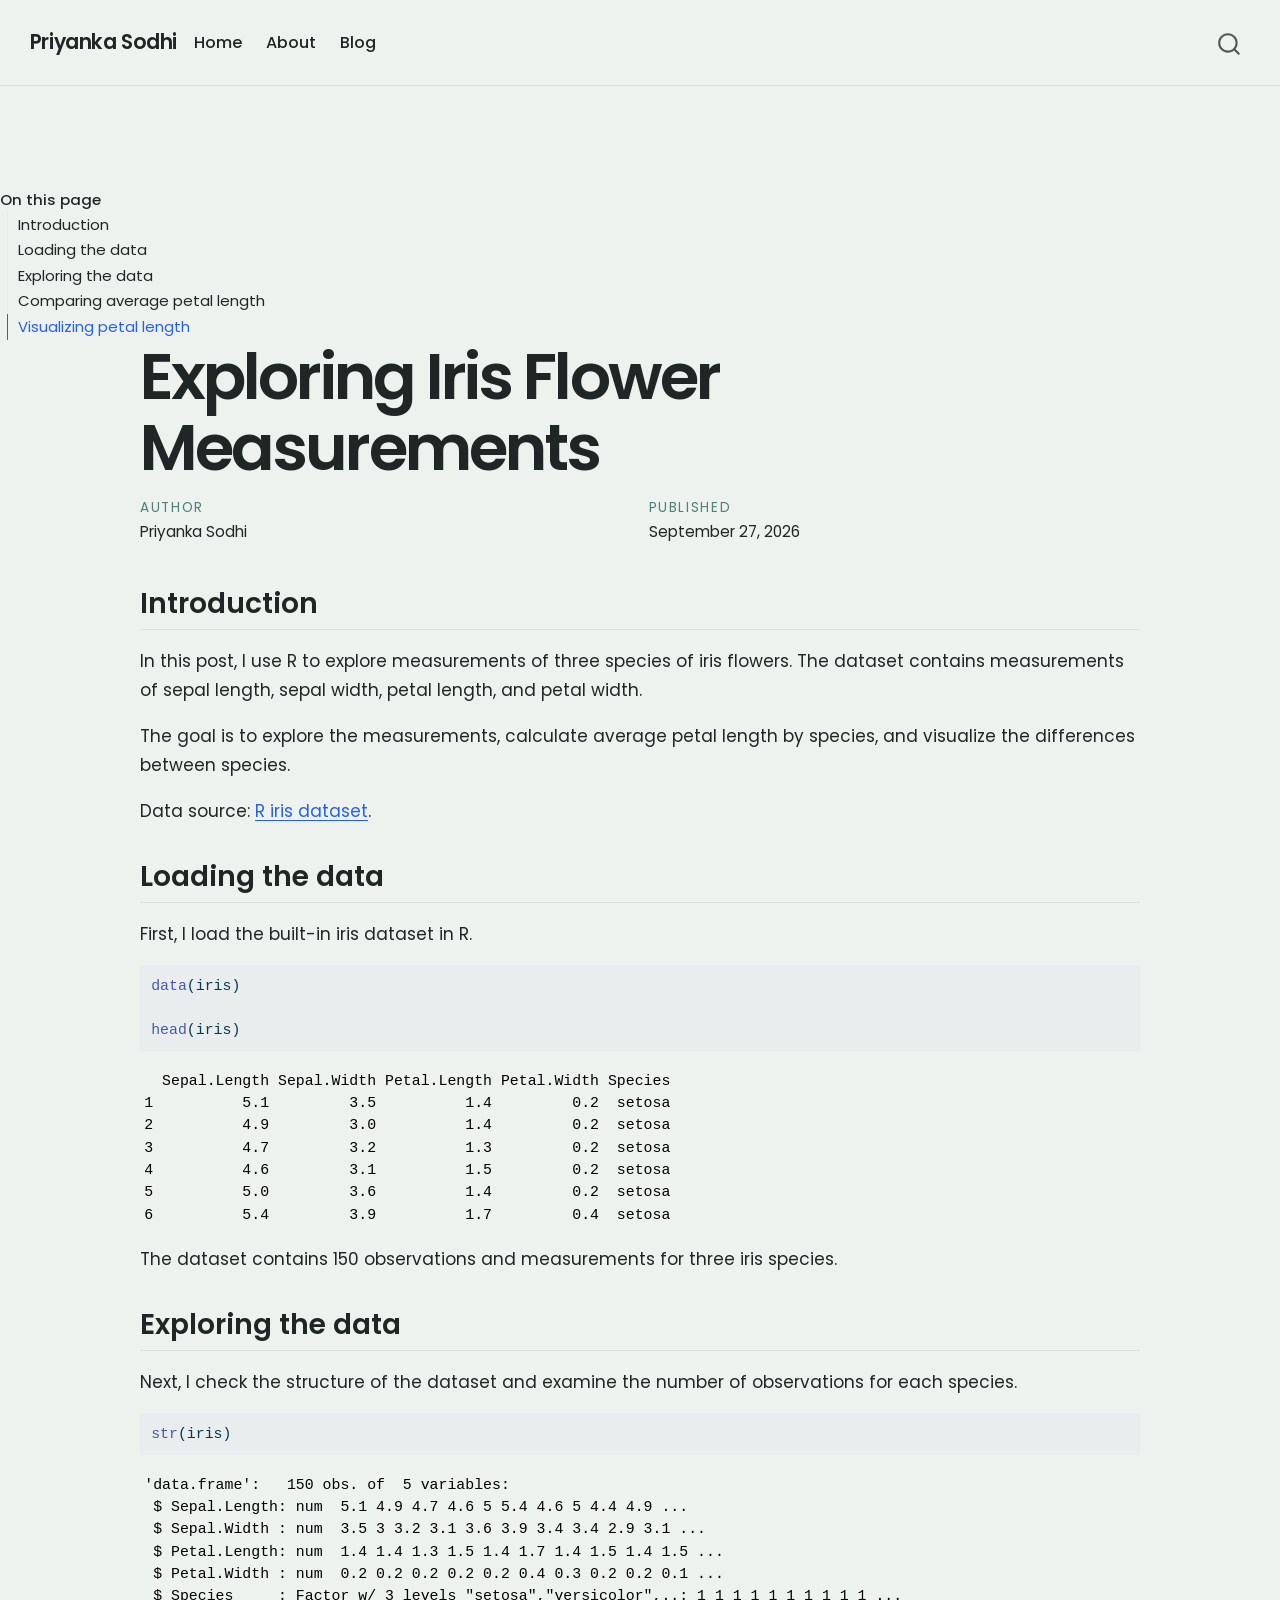
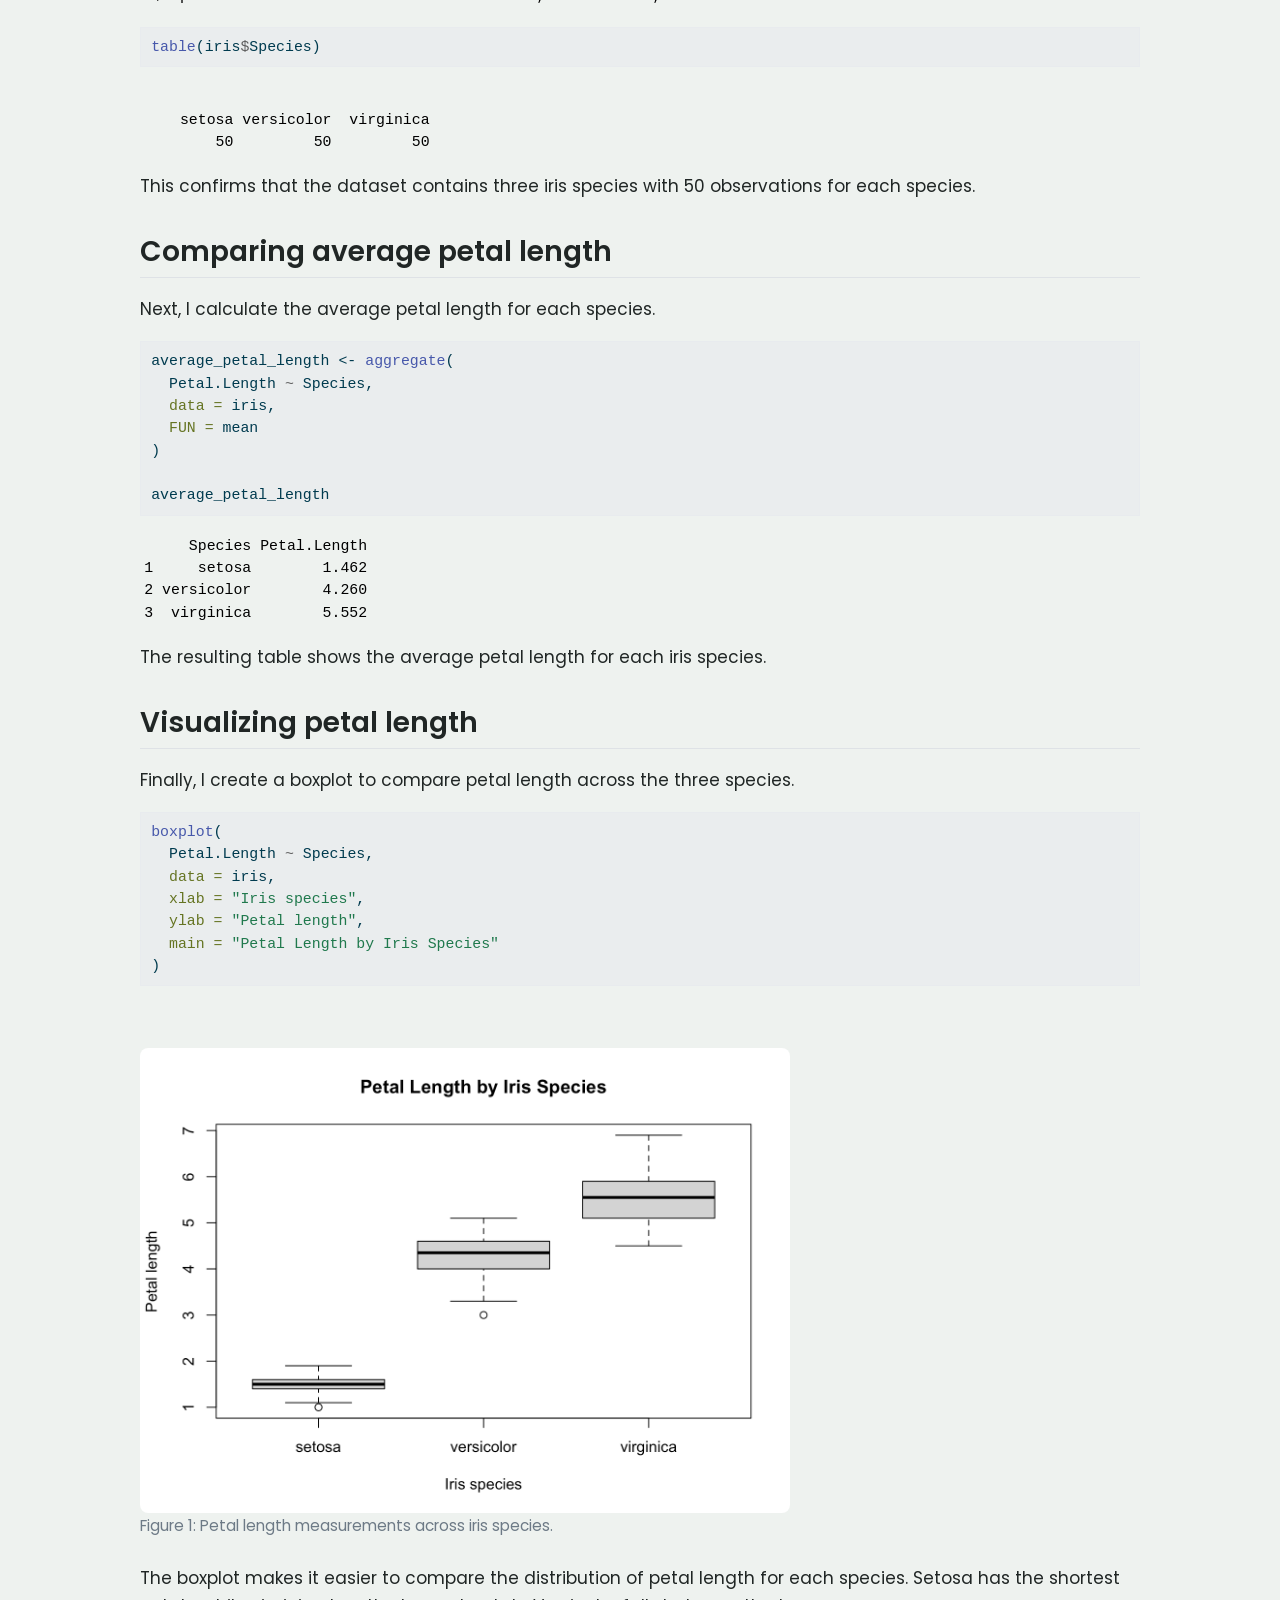
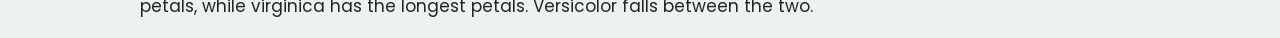
==== commit 43c92a9e: "fix R post text" ====
--- a/docs/posts/r-analysis/index.html
+++ b/docs/posts/r-analysis/index.html
@@ -293,7 +293,7 @@
 </div>
 </div>
 </div>
-<p>The boxplot makes it easiTh toThe boxplot makes it easiTh toThe boxplot makes it easiTh toThe boxplot# What I The boxplot makes itshoThe boxplot makes it easiTh toThe boxplot makes it easiTh toThe boxplot makes it easiTh toThe b petal lengthTfor each sThe boxplot mathe boxplotThe boxplot makes it easiTh toThe boxplot makes it easiTh toThe boxplot makes it easiTh toThe bod tThe boxplot makes it easi its strucThe boxplot makes it easiTh toThe boxplot makes it easiTh ton.</p>
+<p>The boxplot makes it easier to compare the distribution of petal length for each species. Setosa has the shortest petals, while virginica has the longest petals. Versicolor falls between the two.</p>
 
 
 </section>
